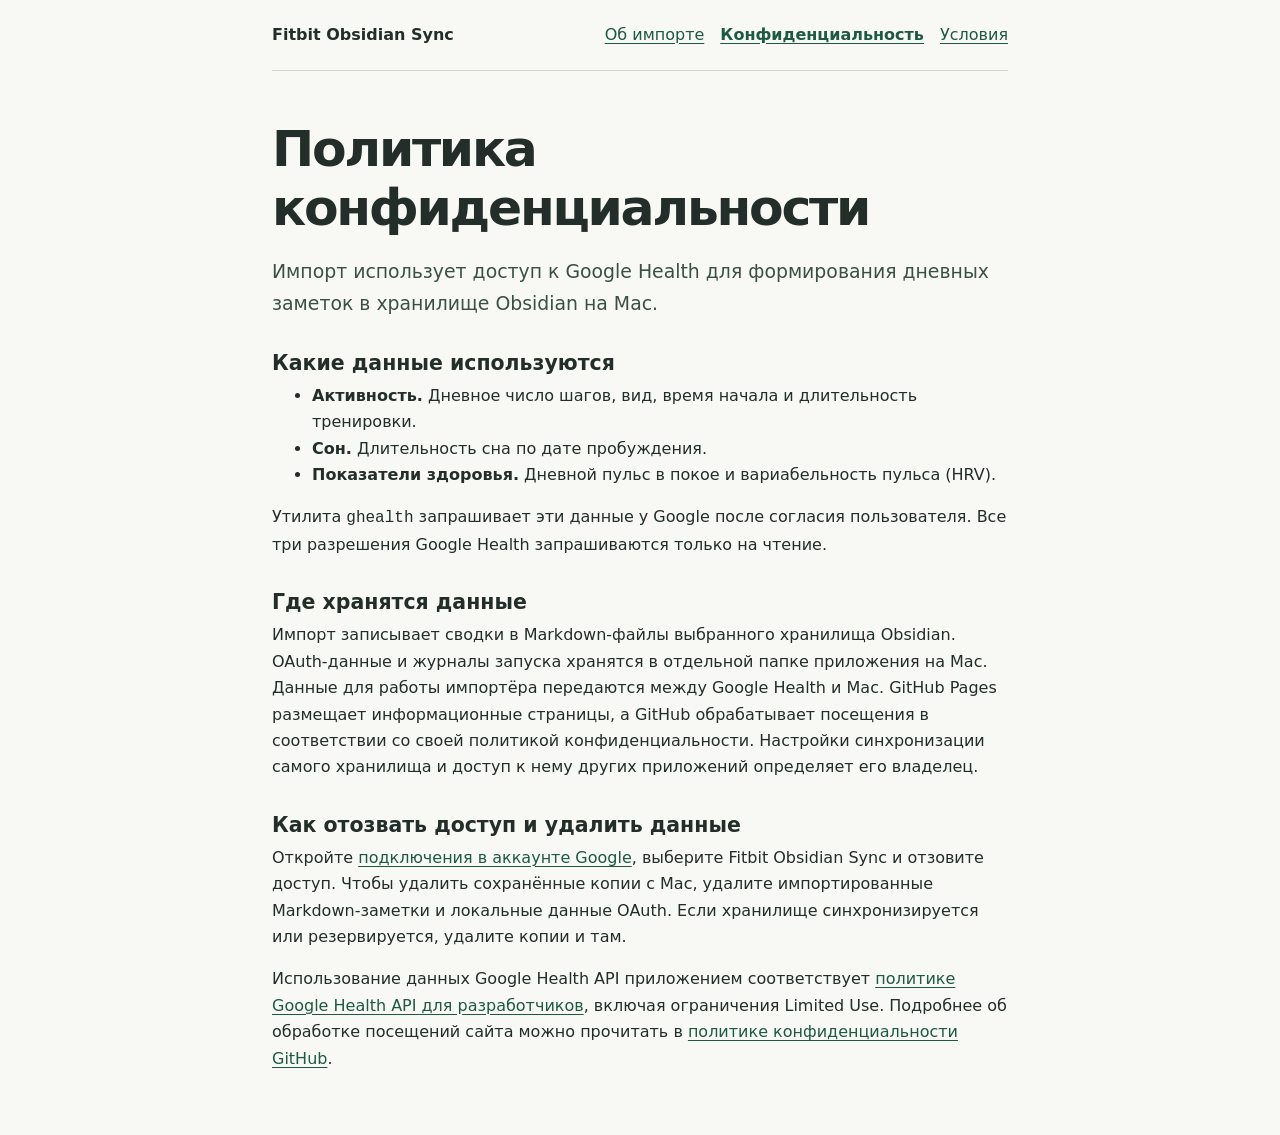
==== privacy.html @ 8adffade "Add files via upload" ====
<!doctype html>
<html lang="ru">
<head>
  <meta charset="utf-8">
  <meta name="viewport" content="width=device-width, initial-scale=1">
  <title>Политика конфиденциальности · Fitbit Obsidian Sync</title>
  <link rel="stylesheet" href="styles.css">
</head>
<body>
  <header>
    <p class="name"><a href="index.html">Fitbit Obsidian Sync</a></p>
    <nav aria-label="Разделы сайта">
      <a href="index.html">Об импорте</a>
      <a href="privacy.html" aria-current="page">Конфиденциальность</a>
      <a href="terms.html">Условия</a>
    </nav>
  </header>
  <main>
    <h1>Политика конфиденциальности</h1>
<p class="summary">Импорт использует доступ к Google Health для формирования дневных заметок в хранилище Obsidian на Mac.</p>
<h2>Какие данные используются</h2>
<ul>
  <li><strong>Активность.</strong> Дневное число шагов, вид, время начала и длительность тренировки.</li>
  <li><strong>Сон.</strong> Длительность сна по дате пробуждения.</li>
  <li><strong>Показатели здоровья.</strong> Дневной пульс в покое и вариабельность пульса (HRV).</li>
</ul>
<p>Утилита <code>ghealth</code> запрашивает эти данные у Google после согласия пользователя. Все три разрешения Google Health запрашиваются только на чтение.</p>
<h2>Где хранятся данные</h2>
<p>Импорт записывает сводки в Markdown-файлы выбранного хранилища Obsidian. OAuth-данные и журналы запуска хранятся в отдельной папке приложения на Mac. Данные для работы импортёра передаются между Google Health и Mac. GitHub Pages размещает информационные страницы, а GitHub обрабатывает посещения в соответствии со своей политикой конфиденциальности. Настройки синхронизации самого хранилища и доступ к нему других приложений определяет его владелец.</p>
<h2>Как отозвать доступ и удалить данные</h2>
<p>Откройте <a href="https://myaccount.google.com/connections">подключения в аккаунте Google</a>, выберите Fitbit Obsidian Sync и отзовите доступ. Чтобы удалить сохранённые копии с Mac, удалите импортированные Markdown-заметки и локальные данные OAuth. Если хранилище синхронизируется или резервируется, удалите копии и там.</p>
<p>Использование данных Google Health API приложением соответствует <a href="https://developers.google.com/health/policies/health-api-developer-user-data-policy">политике Google Health API для разработчиков</a>, включая ограничения Limited Use. Подробнее об обработке посещений сайта можно прочитать в <a href="https://docs.github.com/en/site-policy/privacy-policies/github-general-privacy-statement">политике конфиденциальности GitHub</a>.</p>
  </main>
</body>
</html>
---- styles.css ----
:root {
  color-scheme: light;
  background: #f8f9f5;
  color: #232d29;
  font: 16px/1.65 Inter, system-ui, sans-serif;
}

body {
  max-width: 46rem;
  margin: 0 auto;
  padding: 0 clamp(1.1rem, 5vw, 3rem) 3rem;
}

header {
  display: flex;
  flex-wrap: wrap;
  align-items: center;
  justify-content: space-between;
  gap: 0.5rem 1.5rem;
  border-bottom: 1px solid #cdd8cf;
  padding: 1.35rem 0;
}

.name {
  font-weight: 750;
  margin: 0;
}

.name a {
  color: inherit;
  text-decoration: none;
}

nav {
  display: flex;
  flex-wrap: wrap;
  gap: 0.2rem 1rem;
}

nav [aria-current] {
  font-weight: 700;
}

main {
  padding-top: clamp(2rem, 6vw, 3rem);
}

h1, h2 {
  line-height: 1.18;
  text-wrap: balance;
}

h1 {
  margin: 0;
  font-size: clamp(2rem, 6vw, 3.15rem);
  letter-spacing: -0.045em;
}

h2 {
  margin-top: 2rem;
  margin-bottom: 0.5rem;
  font-size: 1.28rem;
}

h2 + p, h2 + ul {
  margin-top: 0;
}

.summary {
  font-size: 1.18rem;
  color: #3b5044;
}

a {
  color: #1d5943;
  text-underline-offset: 0.17em;
}

a:focus-visible {
  outline: 2px solid #1d5943;
  outline-offset: 4px;
}
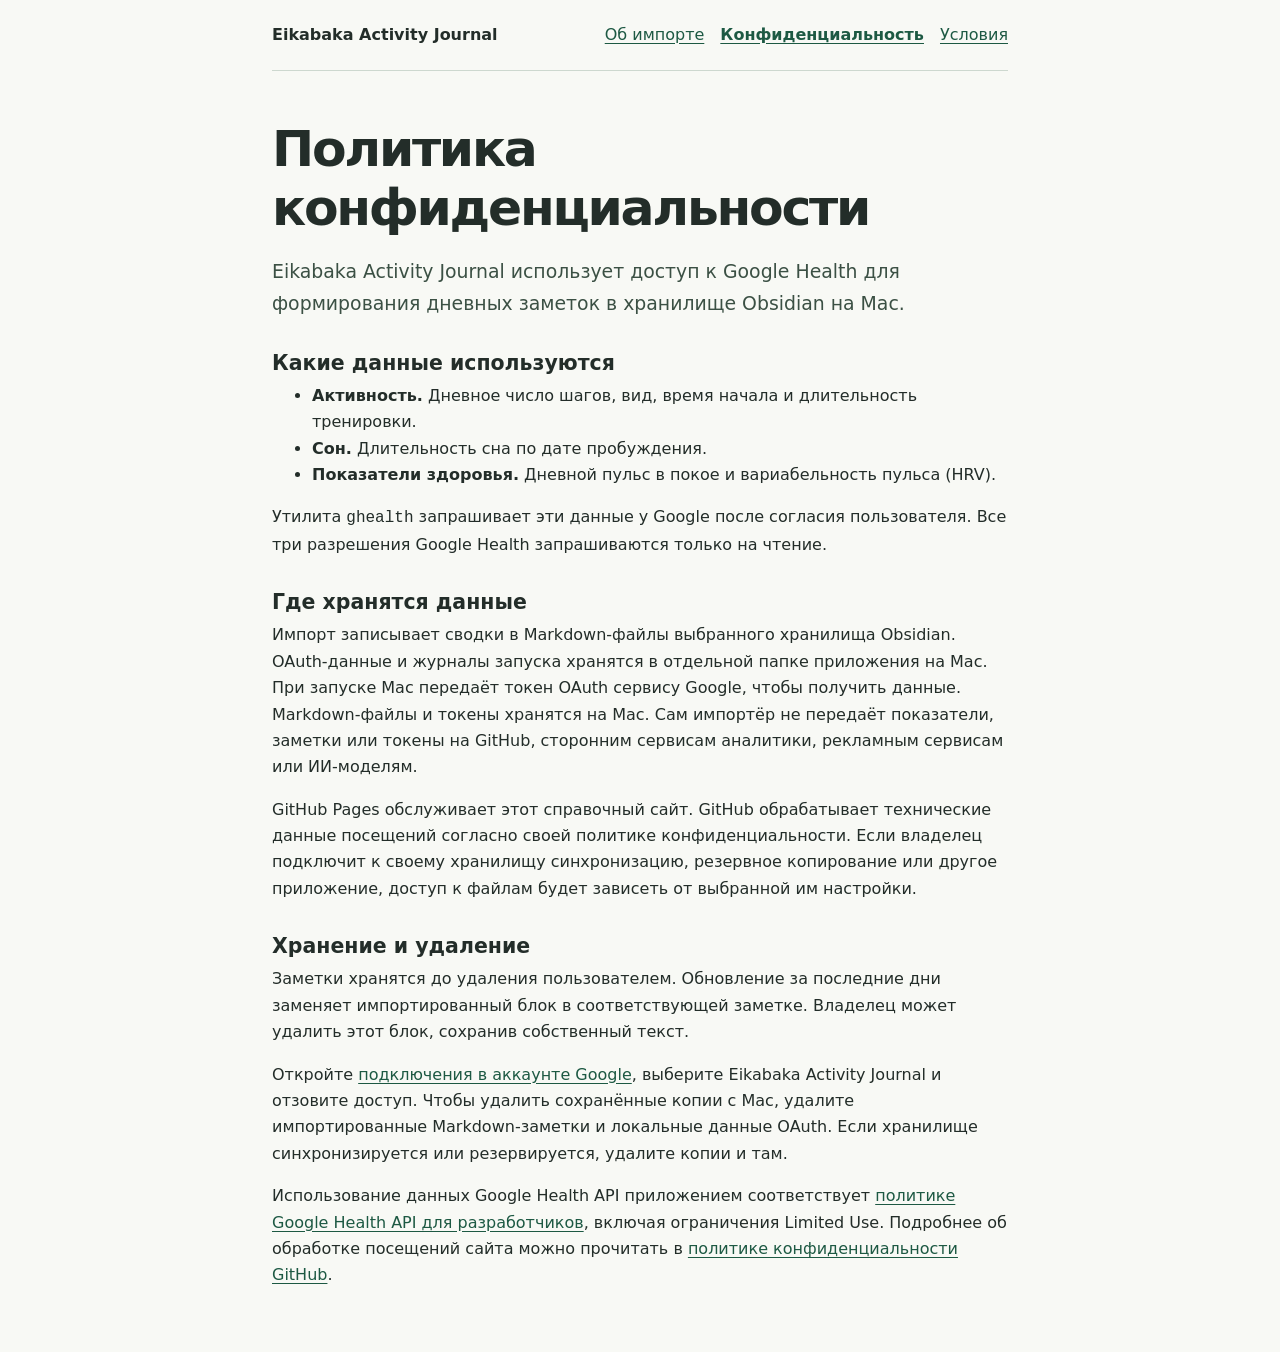
==== commit fbeca0c4: "Add files via upload" ====
--- a/privacy.html
+++ b/privacy.html
@@ -3,12 +3,12 @@
 <head>
   <meta charset="utf-8">
   <meta name="viewport" content="width=device-width, initial-scale=1">
-  <title>Политика конфиденциальности · Fitbit Obsidian Sync</title>
+  <title>Политика конфиденциальности · Eikabaka Activity Journal</title>
   <link rel="stylesheet" href="styles.css">
 </head>
 <body>
   <header>
-    <p class="name"><a href="index.html">Fitbit Obsidian Sync</a></p>
+    <p class="name"><a href="index.html">Eikabaka Activity Journal</a></p>
     <nav aria-label="Разделы сайта">
       <a href="index.html">Об импорте</a>
       <a href="privacy.html" aria-current="page">Конфиденциальность</a>
@@ -17,7 +17,7 @@
   </header>
   <main>
     <h1>Политика конфиденциальности</h1>
-<p class="summary">Импорт использует доступ к Google Health для формирования дневных заметок в хранилище Obsidian на Mac.</p>
+<p class="summary">Eikabaka Activity Journal использует доступ к Google Health для формирования дневных заметок в хранилище Obsidian на Mac.</p>
 <h2>Какие данные используются</h2>
 <ul>
   <li><strong>Активность.</strong> Дневное число шагов, вид, время начала и длительность тренировки.</li>
@@ -26,9 +26,11 @@
 </ul>
 <p>Утилита <code>ghealth</code> запрашивает эти данные у Google после согласия пользователя. Все три разрешения Google Health запрашиваются только на чтение.</p>
 <h2>Где хранятся данные</h2>
-<p>Импорт записывает сводки в Markdown-файлы выбранного хранилища Obsidian. OAuth-данные и журналы запуска хранятся в отдельной папке приложения на Mac. Данные для работы импортёра передаются между Google Health и Mac. GitHub Pages размещает информационные страницы, а GitHub обрабатывает посещения в соответствии со своей политикой конфиденциальности. Настройки синхронизации самого хранилища и доступ к нему других приложений определяет его владелец.</p>
-<h2>Как отозвать доступ и удалить данные</h2>
-<p>Откройте <a href="https://myaccount.google.com/connections">подключения в аккаунте Google</a>, выберите Fitbit Obsidian Sync и отзовите доступ. Чтобы удалить сохранённые копии с Mac, удалите импортированные Markdown-заметки и локальные данные OAuth. Если хранилище синхронизируется или резервируется, удалите копии и там.</p>
+<p>Импорт записывает сводки в Markdown-файлы выбранного хранилища Obsidian. OAuth-данные и журналы запуска хранятся в отдельной папке приложения на Mac. При запуске Mac передаёт токен OAuth сервису Google, чтобы получить данные. Markdown-файлы и токены хранятся на Mac. Сам импортёр не передаёт показатели, заметки или токены на GitHub, сторонним сервисам аналитики, рекламным сервисам или ИИ-моделям.</p>
+<p>GitHub Pages обслуживает этот справочный сайт. GitHub обрабатывает технические данные посещений согласно своей политике конфиденциальности. Если владелец подключит к своему хранилищу синхронизацию, резервное копирование или другое приложение, доступ к файлам будет зависеть от выбранной им настройки.</p>
+<h2>Хранение и удаление</h2>
+<p>Заметки хранятся до удаления пользователем. Обновление за последние дни заменяет импортированный блок в соответствующей заметке. Владелец может удалить этот блок, сохранив собственный текст.</p>
+<p>Откройте <a href="https://myaccount.google.com/connections">подключения в аккаунте Google</a>, выберите Eikabaka Activity Journal и отзовите доступ. Чтобы удалить сохранённые копии с Mac, удалите импортированные Markdown-заметки и локальные данные OAuth. Если хранилище синхронизируется или резервируется, удалите копии и там.</p>
 <p>Использование данных Google Health API приложением соответствует <a href="https://developers.google.com/health/policies/health-api-developer-user-data-policy">политике Google Health API для разработчиков</a>, включая ограничения Limited Use. Подробнее об обработке посещений сайта можно прочитать в <a href="https://docs.github.com/en/site-policy/privacy-policies/github-general-privacy-statement">политике конфиденциальности GitHub</a>.</p>
   </main>
 </body>
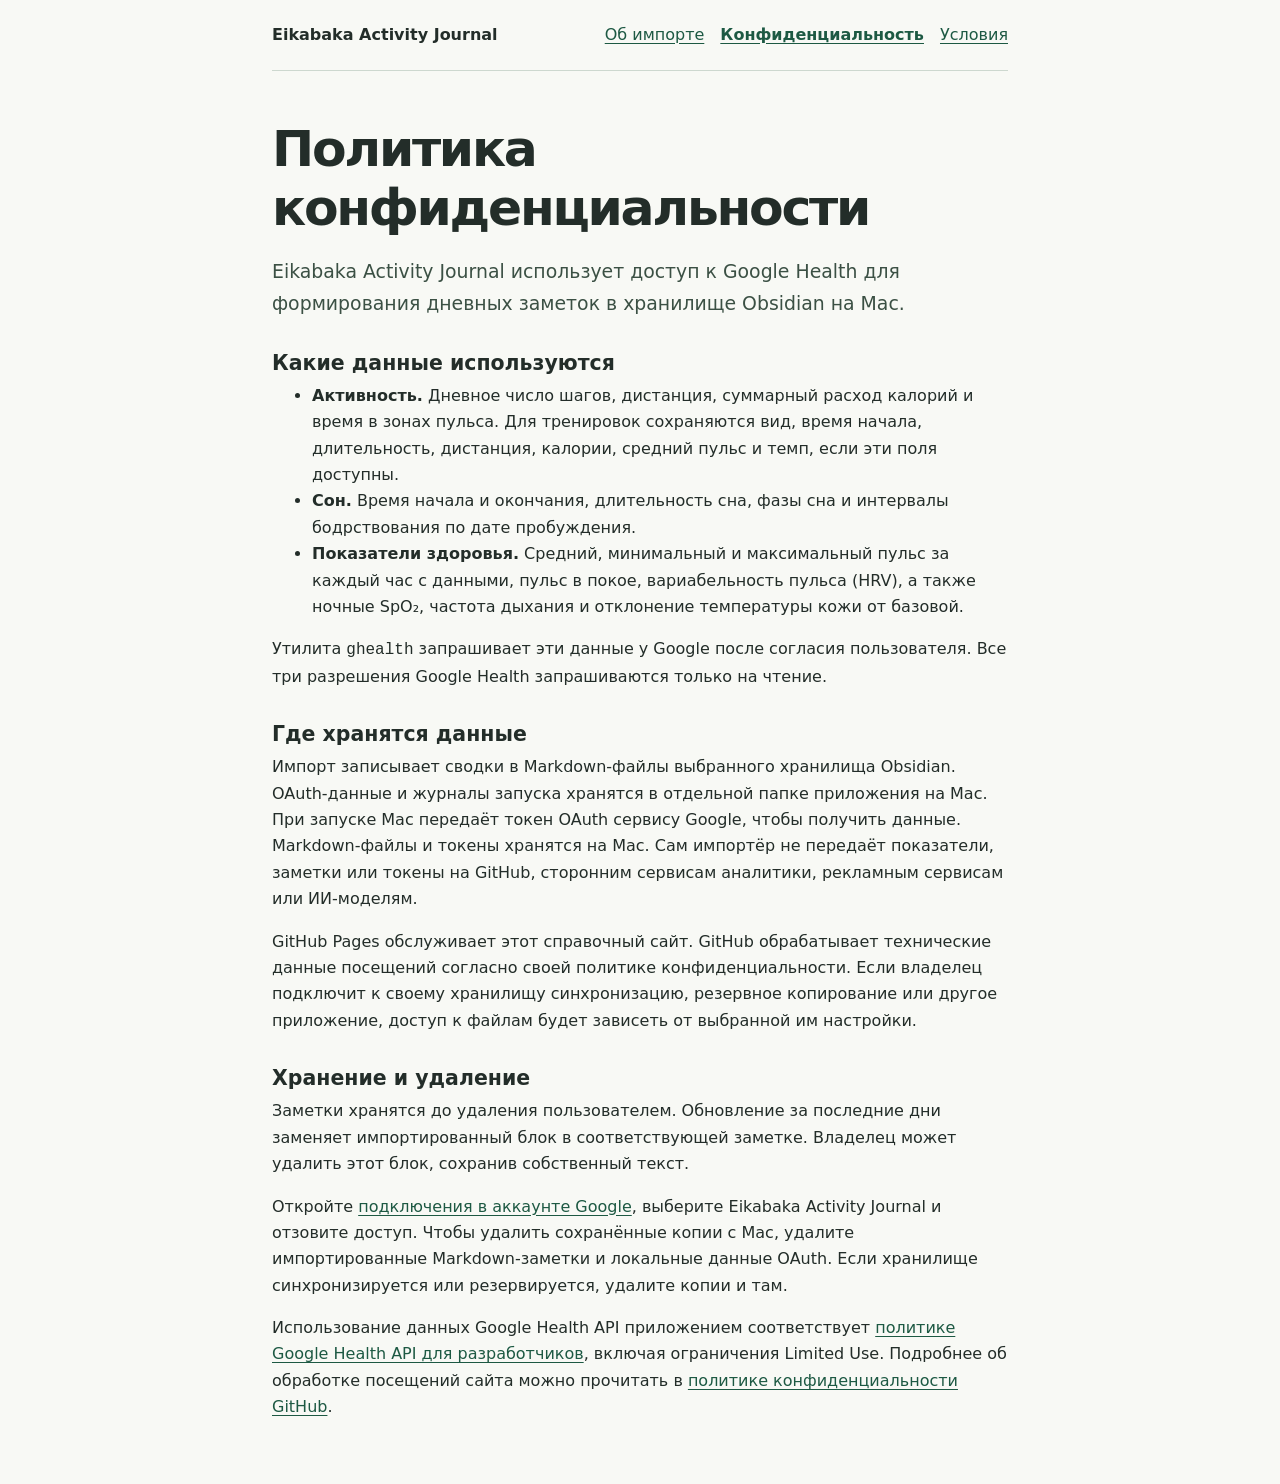
==== commit d2713647: "Describe additional Fitbit metrics" ====
--- a/privacy.html
+++ b/privacy.html
@@ -20,9 +20,9 @@
 <p class="summary">Eikabaka Activity Journal использует доступ к Google Health для формирования дневных заметок в хранилище Obsidian на Mac.</p>
 <h2>Какие данные используются</h2>
 <ul>
-  <li><strong>Активность.</strong> Дневное число шагов, вид, время начала и длительность тренировки.</li>
-  <li><strong>Сон.</strong> Длительность сна по дате пробуждения.</li>
-  <li><strong>Показатели здоровья.</strong> Дневной пульс в покое и вариабельность пульса (HRV).</li>
+  <li><strong>Активность.</strong> Дневное число шагов, дистанция, суммарный расход калорий и время в зонах пульса. Для тренировок сохраняются вид, время начала, длительность, дистанция, калории, средний пульс и темп, если эти поля доступны.</li>
+  <li><strong>Сон.</strong> Время начала и окончания, длительность сна, фазы сна и интервалы бодрствования по дате пробуждения.</li>
+  <li><strong>Показатели здоровья.</strong> Средний, минимальный и максимальный пульс за каждый час с данными, пульс в покое, вариабельность пульса (HRV), а также ночные SpO₂, частота дыхания и отклонение температуры кожи от базовой.</li>
 </ul>
 <p>Утилита <code>ghealth</code> запрашивает эти данные у Google после согласия пользователя. Все три разрешения Google Health запрашиваются только на чтение.</p>
 <h2>Где хранятся данные</h2>
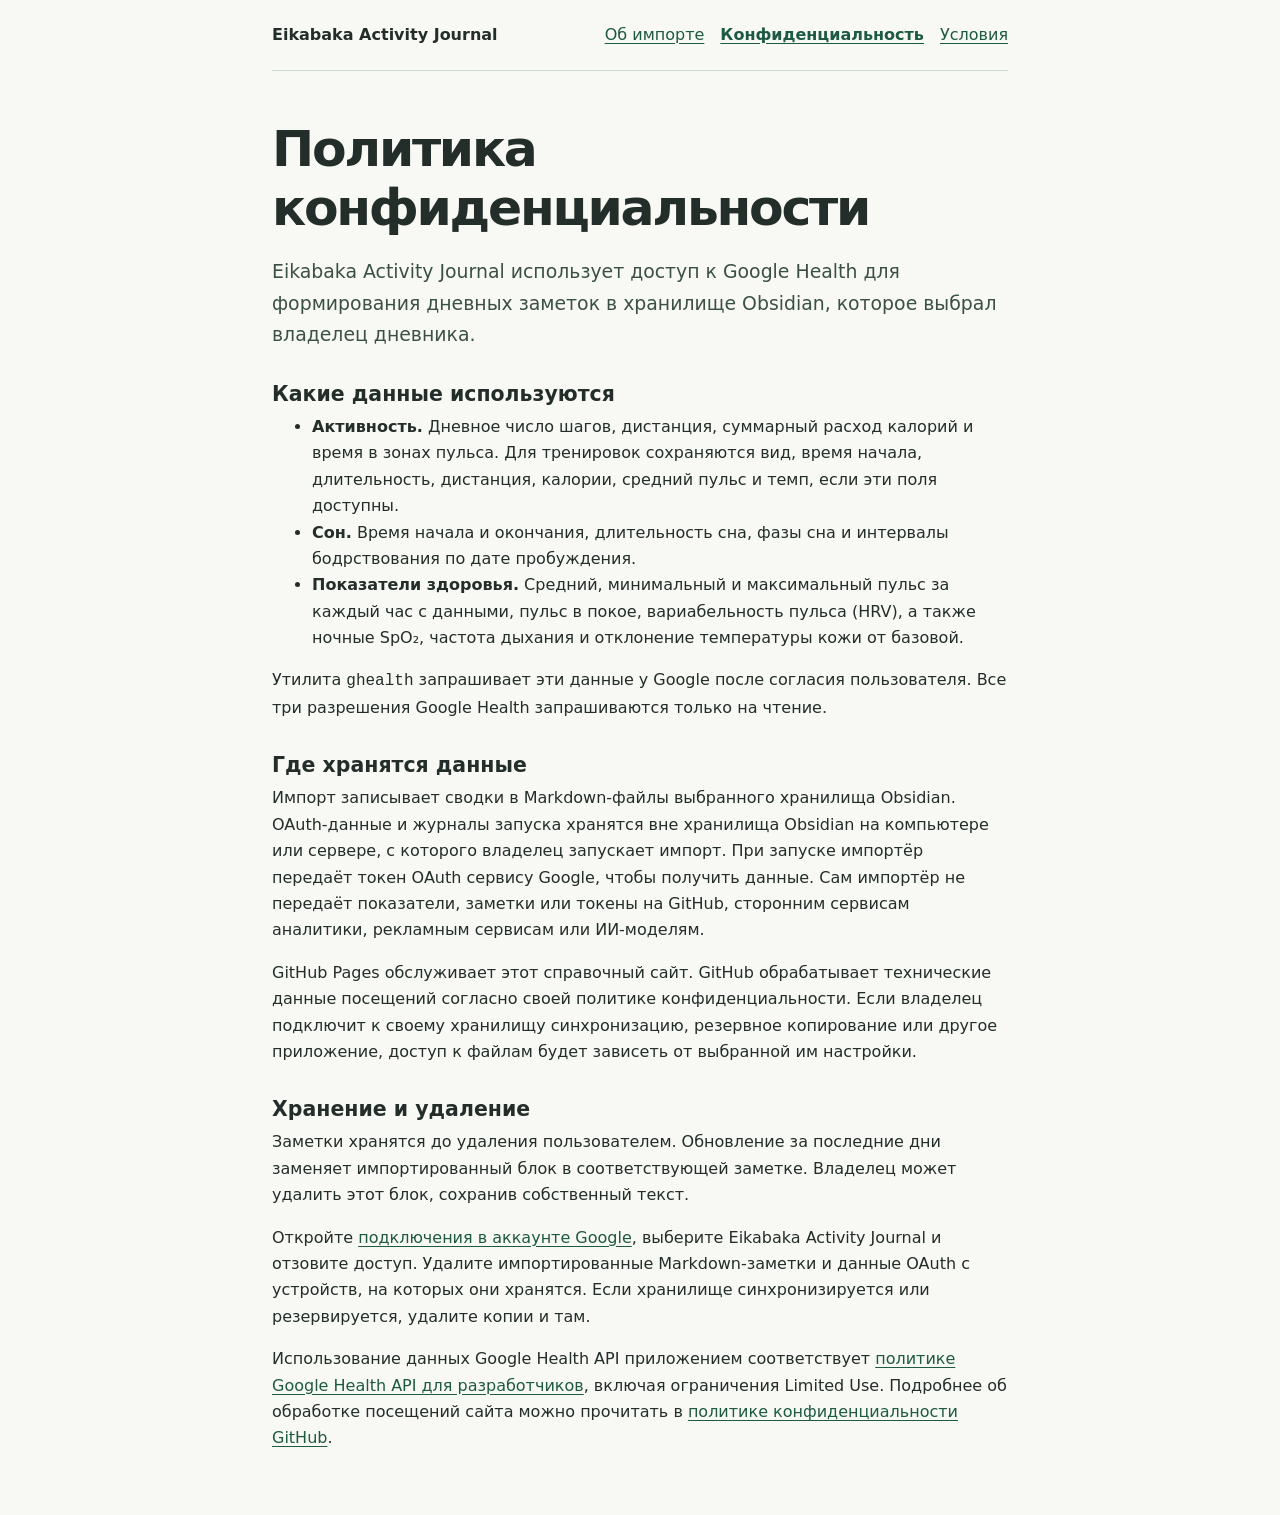
==== commit cd189d9e: "Document server-hosted Fitbit imports" ====
--- a/privacy.html
+++ b/privacy.html
@@ -17,7 +17,7 @@
   </header>
   <main>
     <h1>Политика конфиденциальности</h1>
-<p class="summary">Eikabaka Activity Journal использует доступ к Google Health для формирования дневных заметок в хранилище Obsidian на Mac.</p>
+<p class="summary">Eikabaka Activity Journal использует доступ к Google Health для формирования дневных заметок в хранилище Obsidian, которое выбрал владелец дневника.</p>
 <h2>Какие данные используются</h2>
 <ul>
   <li><strong>Активность.</strong> Дневное число шагов, дистанция, суммарный расход калорий и время в зонах пульса. Для тренировок сохраняются вид, время начала, длительность, дистанция, калории, средний пульс и темп, если эти поля доступны.</li>
@@ -26,11 +26,11 @@
 </ul>
 <p>Утилита <code>ghealth</code> запрашивает эти данные у Google после согласия пользователя. Все три разрешения Google Health запрашиваются только на чтение.</p>
 <h2>Где хранятся данные</h2>
-<p>Импорт записывает сводки в Markdown-файлы выбранного хранилища Obsidian. OAuth-данные и журналы запуска хранятся в отдельной папке приложения на Mac. При запуске Mac передаёт токен OAuth сервису Google, чтобы получить данные. Markdown-файлы и токены хранятся на Mac. Сам импортёр не передаёт показатели, заметки или токены на GitHub, сторонним сервисам аналитики, рекламным сервисам или ИИ-моделям.</p>
+<p>Импорт записывает сводки в Markdown-файлы выбранного хранилища Obsidian. OAuth-данные и журналы запуска хранятся вне хранилища Obsidian на компьютере или сервере, с которого владелец запускает импорт. При запуске импортёр передаёт токен OAuth сервису Google, чтобы получить данные. Сам импортёр не передаёт показатели, заметки или токены на GitHub, сторонним сервисам аналитики, рекламным сервисам или ИИ-моделям.</p>
 <p>GitHub Pages обслуживает этот справочный сайт. GitHub обрабатывает технические данные посещений согласно своей политике конфиденциальности. Если владелец подключит к своему хранилищу синхронизацию, резервное копирование или другое приложение, доступ к файлам будет зависеть от выбранной им настройки.</p>
 <h2>Хранение и удаление</h2>
 <p>Заметки хранятся до удаления пользователем. Обновление за последние дни заменяет импортированный блок в соответствующей заметке. Владелец может удалить этот блок, сохранив собственный текст.</p>
-<p>Откройте <a href="https://myaccount.google.com/connections">подключения в аккаунте Google</a>, выберите Eikabaka Activity Journal и отзовите доступ. Чтобы удалить сохранённые копии с Mac, удалите импортированные Markdown-заметки и локальные данные OAuth. Если хранилище синхронизируется или резервируется, удалите копии и там.</p>
+<p>Откройте <a href="https://myaccount.google.com/connections">подключения в аккаунте Google</a>, выберите Eikabaka Activity Journal и отзовите доступ. Удалите импортированные Markdown-заметки и данные OAuth с устройств, на которых они хранятся. Если хранилище синхронизируется или резервируется, удалите копии и там.</p>
 <p>Использование данных Google Health API приложением соответствует <a href="https://developers.google.com/health/policies/health-api-developer-user-data-policy">политике Google Health API для разработчиков</a>, включая ограничения Limited Use. Подробнее об обработке посещений сайта можно прочитать в <a href="https://docs.github.com/en/site-policy/privacy-policies/github-general-privacy-statement">политике конфиденциальности GitHub</a>.</p>
   </main>
 </body>
